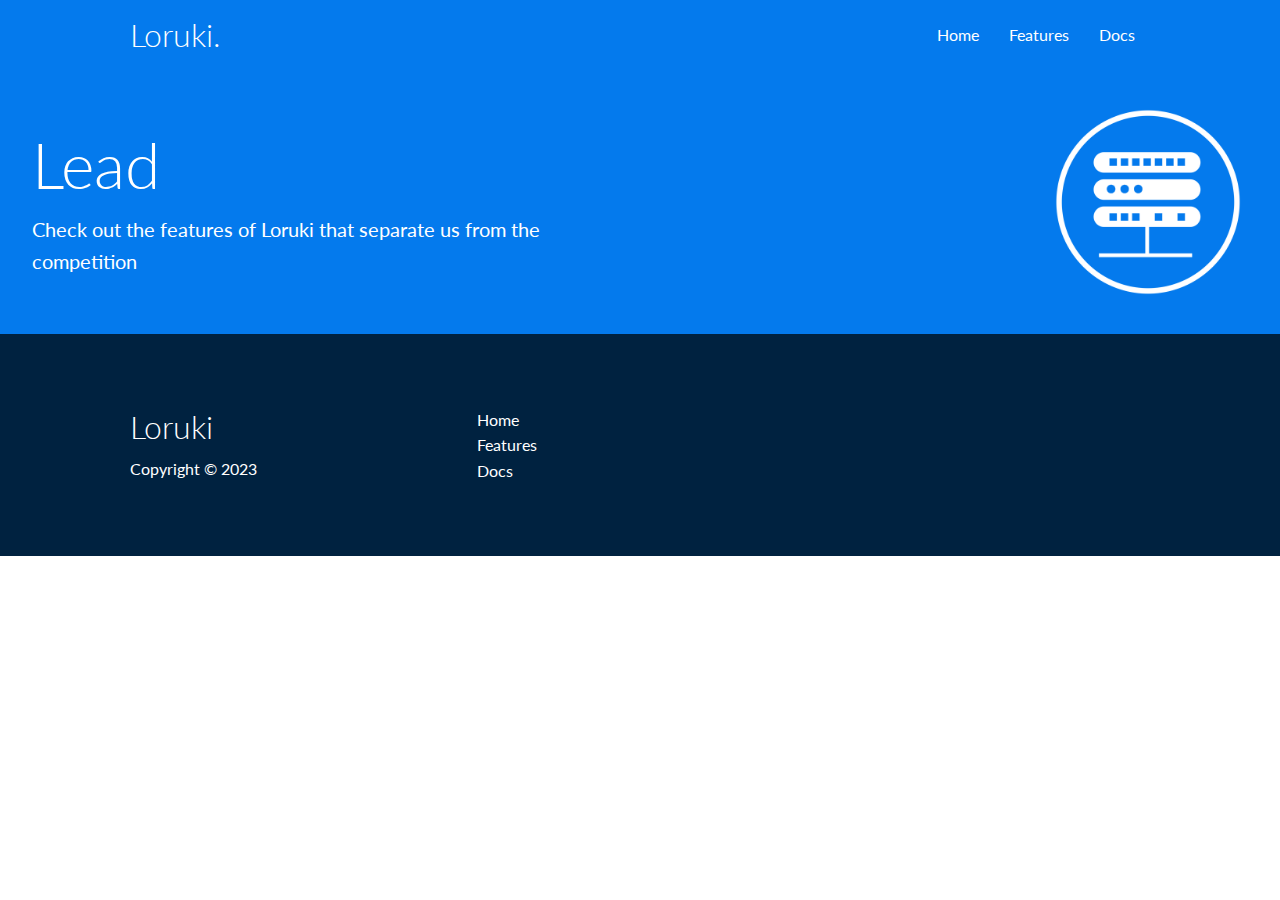
==== docs.html @ 34af6996 "Added doc page to the website" ====
<!DOCTYPE html>
<html lang="en">

<head>
    <meta charset="UTF-8">
    <meta name="viewport" content="width=device-width, initial-scale=1.0">
    <link rel="stylesheet" href="https://cdnjs.cloudflare.com/ajax/libs/font-awesome/6.4.2/css/all.min.css"
        integrity="sha512-z3gLpd7yknf1YoNbCzqRKc4qyor8gaKU1qmn+CShxbuBusANI9QpRohGBreCFkKxLhei6S9CQXFEbbKuqLg0DA=="
        crossorigin="anonymous" referrerpolicy="no-referrer" />
    <title>Website | Cloud Hosting for Everyone</title>
    <link rel="stylesheet" href="/styles.css">
    <link rel="stylesheet" href="/utility.css">
</head>

<body>
    <!--Navbar-->

    <div class="navbar">
        <div class="container flex">
            <h1 class="logo">Loruki.</h1>
            <nav>
                <ul>
                    <li><a href="/index.html">Home</a></li>
                    <li><a href="/features.html">Features</a></li>
                    <li><a href="/docs.html">Docs</a></li>
                </ul>
            </nav>
        </div>
    </div>

    <!-- Head-->
    <section class="feature-head bg-primary py-3">
        <div class="containter grid">
            <div>
                <h1 class="xl">Lead</h1>
                <p class="lead">
                    Check out the features of Loruki that separate us from the competition
                </p>
            </div>
            <img src="/image/server.png" alt="">
        </div>
    </section>


    <!-- Footer -->
    <footer class="footer bg-dark py-5">
        <div class="container grid grid-3">
            <div>
                <h1>Loruki</h1>
                <p>Copyright &copy; 2023</p>
            </div>
            <nav>
                <ul>
                    <li><a href="/index.html">Home</a></li>
                    <li><a href="/features.html">Features</a></li>
                    <li><a href="/docs.html">Docs</a></li>
                </ul>
            </nav>
            <div class="social">
                <a href="#"><i class="fab fa-github fa-2x"></i></a>
                <a href="#"><i class="fab fa-facebook fa-2x"></i></a>
                <a href="#"><i class="fab fa-instagram fa-2x"></i></a>
                <a href="#"><i class="fab fa-twitter fa-2x"></i></a>
            </div>
        </div>
    </footer>
    <script src="/app.js"></script>
</body>

</html>
---- styles.css ----
@import url('https://fonts.googleapis.com/css2?family=Inter:wght@300;600&family=Lato:wght@300&display=swap');


*{
    box-sizing: border-box;
    padding: 0;
    margin: 0;
}
:root{
    --primary-color: #047aed;
    --secondary-color: #1c3fa8;
    --dark-color: #002240;
    --light-color: #f4f4f4;
}
body{
    font-family: 'lato', sans-serif;
    color: #333;
    line-height: 1.6;
}

a{
    text-decoration: none;
}



ul{
    list-style-type: none;
}

h1, h2{
    font-weight: 300;
    line-height: 1.2;
    margin: 10px 0;
}

p{
    margin: 10px 0;
}

img{
    width: 100%;
}
/* Narbar styles  */
.navbar{
    background-color: var(--primary-color);
    color: #fff;
    height: 70px;
}
.navbar ul{
    display: flex;
}
.navbar a{
    color: #fff;
    padding: 10px;
    margin: 0 5px;
    text-decoration: none;
}

.navbar a:hover{
    border-bottom: 2px #fff solid;
}

.navbar .flex{
    justify-content: space-between;
}

/* showcase */
.showcase{
    height: 400px;
     background-color: var(--primary-color);
    color: #fff;
    position: relative;
}

.showcase h1{
    font-size: 40px;
}

.showcase p{
    margin: 20px 0;
}

.showcase .grid{
    overflow: visible;
    grid-template-columns: 55% 45%;
    gap: 30px;
}

.showcase-form{
    position: relative;
    top: 60px;
    height: 350px;
    width: 400px;
    padding: 40px;
    z-index: 100;
}
.showcase-form .form-control{
    margin: 30px 0;
}

.showcase-form input[type= 'text'],
.showcase-form input[type= 'email']{
    border: 0;
    border-bottom: 1px solid #b4becb;
    width: 100%;
    padding: 3px;
    font-size: 16px;

}

.showcase-form input:focus{
    outline: none;
}

.showcase::before, 
.showcase::after{
    content: '';
    position: absolute;
    height: 100px;
    bottom: -70px;
    right: 0;
    left: 0;
    background-color: #fff;
    transform: skewY(-3deg);
    -webkit-transform: skewY(-3deg);
    -moz-transform: skewY(-3deg);
    -ms-transform: skewY(-3deg);
}

/* Stats */

.stats{
    padding: 100px;
}
.stats-heading{
    max-width: 500px;
    margin: auto;
}
 .stats .grid h3{
    font-size: 35px;
 }
 .stats .grid p{
    font-size: 20px;
    font-weight: bold;
 }


 /* Cli */

 .cli .grid{
    grid-template-columns: repeat(3, 1fr);
    grid-template-rows: repeat(2, 1fr);
 }

 .cli .grid >*:first-child{
    grid-column: 1 / span 2;
    grid-row: 1 / span 2;
 }


 /* Colud */

 .cloud .grid{
    grid-template-columns: 4fr, 3fr;
 }

 /* lang */

 .languages .flex{
    flex-wrap: wrap;
 }
 .languages .card{
    text-align: center;
    margin: 18px 10px 40px;
    transition: transform 0.2s ease-in;
 }

 .languages .card h4{
    font-size: 20px;
    margin-bottom: 10px;
 }

 .languages .card:hover{
    transform: translateY(-15px);
 }

 .feature-head img {
    width: 200px;
    justify-self: flex-end;
 }


 .feature-sub-head img{
     width: 300px;
    justify-self: flex-end;
 }


 .features-main .card > i{
    margin-right: 20px;
 }

 .features-main .grid{
    padding: 30px;
 }
 .features-main .grid >*:first-child{
    grid-column: 1/span 3;
 }
 .features-main .grid >*:nth-child(2){
    grid-column: 1 / span 2;
 }

 /* footer */
 .footer .social a{
    margin: 0 10px;
 }
 /* Tablets and under */
 @media(max-width: 768px){
    .grid, .showcase .grid, .stats .grid, 
    .cli .grid,
    .cloud .grid {
        grid-template-columns: 1fr;
        grid-template-rows: 1fr;
        
    }
    .showcase{
        height: auto;
    }
    .showcase-text{
        text-align: center;
        margin-top: 40px;
    }

    .showcase-form{
        justify-self: center;
        margin: auto;
    }
    .cli .grid >*:first-child{
    grid-column: 1 ;
    grid-row: 1 ;
 }
 }
 /* Mobile */
 @media(max-width: 500px){
   .navbar{
    height: 110px;
   }
   .navbar .flex{
    flex-direction: column;
   }
   .navbar ul{
    padding: 10px;
    background-color: rgba(0, 0, 0, 0.1);
   }
 }
---- utility.css ----
/* Utilties */
.container{
    max-width: 1100px;
    margin: 0 auto;
    overflow: auto;
    padding: 0 40px;
    
}

/* :root{
    --primary-color: #047aed
} */


.card{
  background-color: #fff;
  color: #333;  
  border-radius: 10px;
  box-shadow: 0 3px 10px rgba(0, 0, 0, 0.2);
  padding: 20px;
  margin: 10px;
}

.btn{
  display: inline-block;  
  padding: 10px 30px;
  cursor: pointer;
  background: var(--primary-color);
  color: #fff;
  border: none;
  border-radius: 5px;
}
.btn-outline{
background-color: transparent;
border: 1px solid #fff;
}


.btn:hover{
    transform: scale(0.98);
}

/* backgroud and color */

.bg-primary, 
.btn-primary{
    background-color: var(--primary-color);
    color: #fff;
}
.bg-secondary, 
.btn-secondary{
    background-color: var(--secondary-color);
    color: #fff;
}
.bg-dark, 
.btn-dark{
    background-color: var(--dark-color);
    color: #fff;
}
.bg-light, 
.btn-light{
    background-color: var(--light-color);
    color: #333;
}

.bg-primary a, 
.btn-primary a,
.bg-secondary a, 
.btn-secondary a,
.bg-dark a, 
.btn-dark a{
color: #fff;
}

/* Text sizes */

.lead{
    font-size: 20px;
}

.sm{
    font-size: 1rem;
}

.md{
    font-size: 2rem;
}
.lg{
    font-size: 3rem;
}

.xl{
    font-size: 4rem;
}
.text-center{
   text-align: center; 
}

.flex{
    display: flex;
    justify-content: center;
    align-items: center;
    height: 100%;
}

.grid{
    display: grid;
    grid-template-columns: repeat(2, 1fr);
    gap: 20px;
    justify-content: center;
    align-items: center;
    height: 100%;

}

.grid-3{
     grid-template-columns: repeat(3, 1fr);
}

/* Margin */

.my-1{
    margin: 1rem 0;
}
.my-2{
    margin: 1.5rem 0;
}
.my-3{
    margin: 2rem 0;
}
.my-4{
    margin: 3rem 0;
}
.my-5{
    margin: 4rem 0;
}
.m-1{
    margin: 1rem;
}
.m-2{
    margin: 1.5rem;
}
.m-3{
    margin: 2rem;
}
.m-4{
    margin: 3rem;
}
.m-5{
    margin: 4rem;
}

/* padding */

.py-1{
    padding: 1rem;
}
.py-2{
    padding: 1.5rem;
}
.py-3{
    padding: 2rem;
}
.py-4{
    padding: 3rem;
}
.py-5{
    padding: 4rem;
}
.p-1{
    padding: 1rem;
}
.p-2{
    padding: 1.5rem;
}
.p-3{
    padding: 2rem;
}
.p-4{
    padding: 3rem;
}
.p-5{
    padding: 4rem;
}
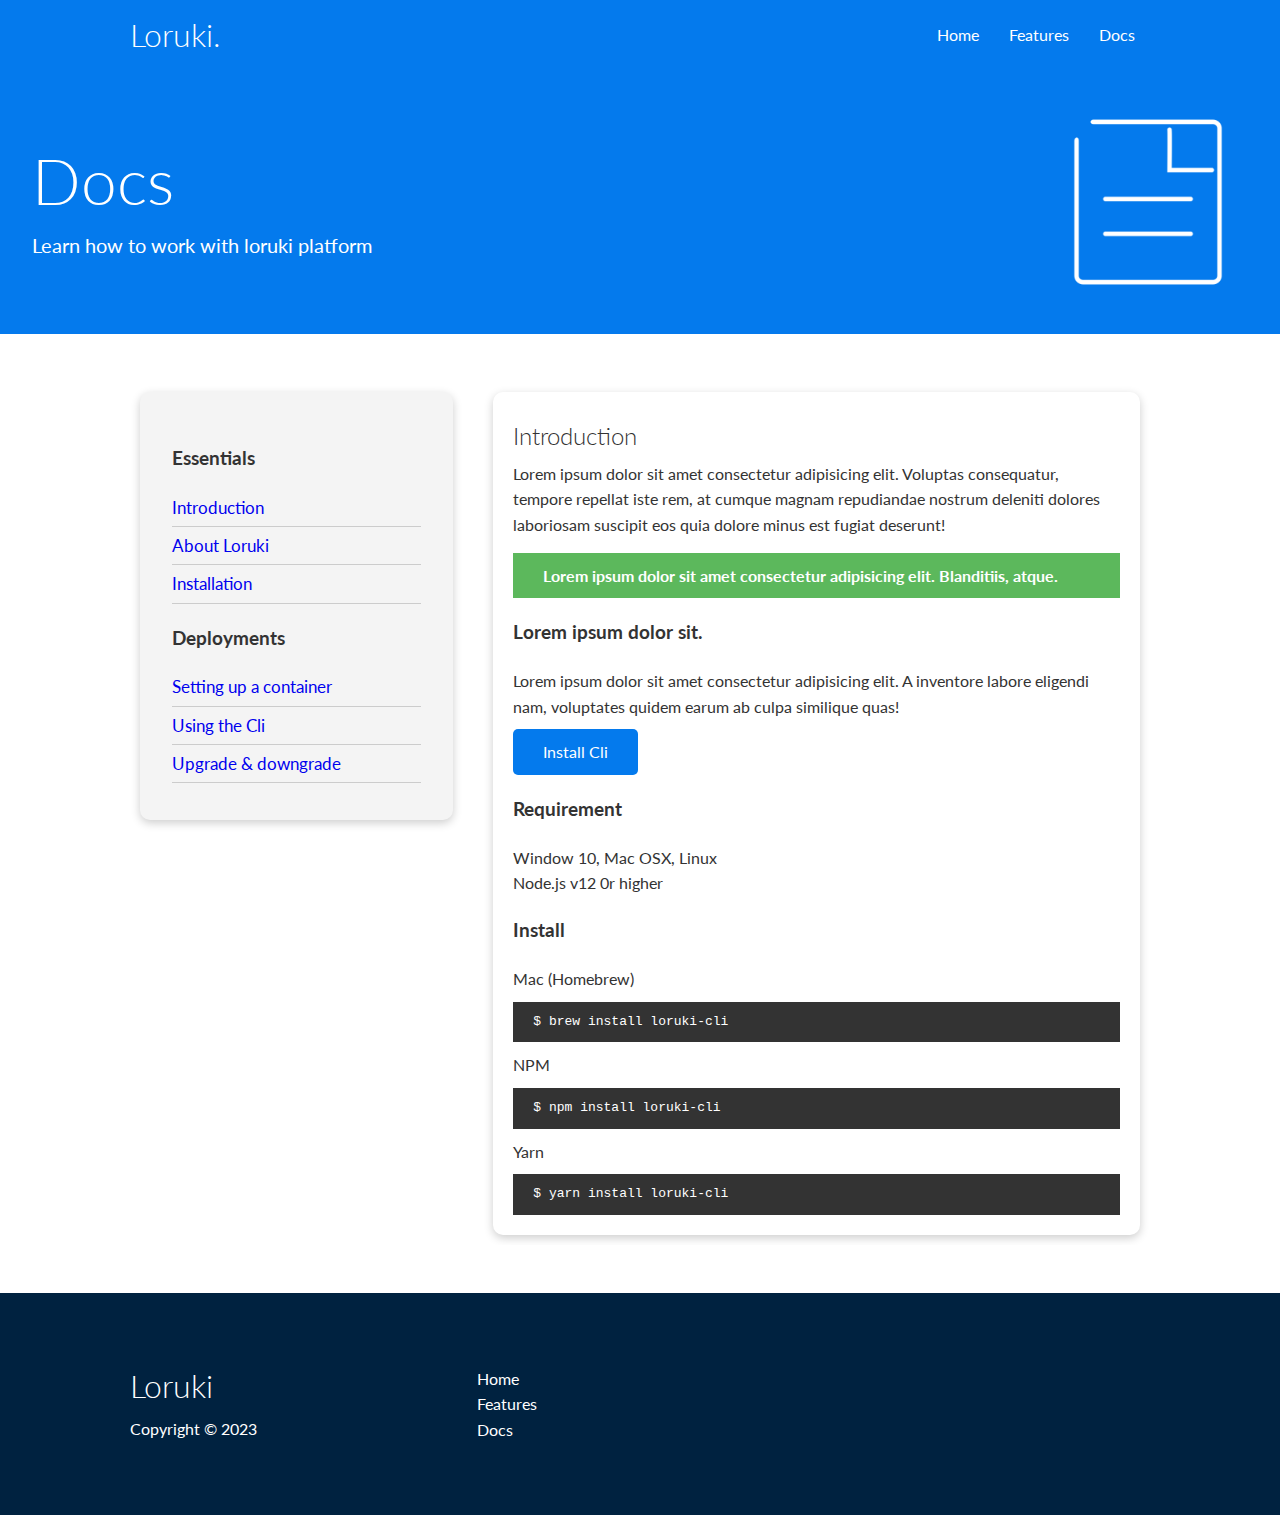
==== commit da4e5811: "media query for reposiveness completed" ====
--- a/docs.html
+++ b/docs.html
@@ -29,18 +29,66 @@
     </div>
 
     <!-- Head-->
-    <section class="feature-head bg-primary py-3">
+    <section class="docs-head bg-primary py-3">
         <div class="containter grid">
             <div>
-                <h1 class="xl">Lead</h1>
+                <h1 class="xl">Docs</h1>
                 <p class="lead">
-                    Check out the features of Loruki that separate us from the competition
+                   Learn how to work with loruki platform
                 </p>
             </div>
-            <img src="/image/server.png" alt="">
+            <img src="/image/docs.png" alt="">
         </div>
     </section>
+<!-- Doc main -->
 
+<section class="docs-main my-4">
+    <div class="container grid">
+        <div class="card bg-light p-3">
+            <h3 class="my-2">Essentials</h3>
+            <nav>
+                <ul>
+                    <li><a href="#">Introduction</a></li>
+                    <li><a href="#">About Loruki</a></li>
+                    <li><a href="#">Installation</a></li>
+                </ul>
+            </nav>
+            <h3 class="my-2">Deployments</h3>
+            <nav>
+                <ul>
+                    <li><a href="#">Setting up a container</a></li>
+                    <li><a href="#">Using the Cli</a></li>
+                    <li><a href="#">Upgrade & downgrade</a></li>
+                </ul>
+            </nav>
+        </div>
+        <div class="card">
+            <h2>Introduction</h2>
+            <p>Lorem ipsum dolor sit amet consectetur adipisicing elit. Voluptas consequatur, tempore repellat iste rem, at
+                cumque magnam repudiandae nostrum deleniti dolores laboriosam suscipit eos quia dolore minus est fugiat
+                deserunt!</p>
+            <div class="alert alert-success">
+                <i class="fas fa-info"></i> Lorem ipsum dolor sit amet consectetur adipisicing elit. Blanditiis, atque.
+            </div>
+            <h3>Lorem ipsum dolor sit.</h3>
+            <p>Lorem ipsum dolor sit amet consectetur adipisicing elit. A inventore labore eligendi nam, voluptates quidem
+                earum ab culpa similique quas!</p>
+            <a href="#" class="btn btn-primary">Install Cli</a>
+            <h3>Requirement</h3>
+            <ul>
+                <li>Window 10, Mac OSX, Linux</li>
+                <li>Node.js v12 0r higher</li>
+            </ul>
+            <h3>Install</h3>
+            <p>Mac (Homebrew)</p>
+            <pre><code>$ brew install loruki-cli</code></pre>
+            <p>NPM</p>
+            <pre><code>$ npm install loruki-cli</code></pre>
+            <p>Yarn</p>
+            <pre><code>$ yarn install loruki-cli</code></pre>
+        </div>
+    </div>
+</section>
 
     <!-- Footer -->
     <footer class="footer bg-dark py-5">
--- a/styles.css
+++ b/styles.css
@@ -11,6 +11,8 @@
     --secondary-color: #1c3fa8;
     --dark-color: #002240;
     --light-color: #f4f4f4;
+    --success-color: #5cb85c;
+    --error-color: #d9534f;
 }
 body{
     font-family: 'lato', sans-serif;
@@ -40,6 +42,13 @@
 
 img{
     width: 100%;
+}
+
+
+code, pre{
+    background: #333;
+    color: #fff;
+    padding: 10px;
 }
 /* Narbar styles  */
 .navbar{
@@ -185,7 +194,8 @@
     transform: translateY(-15px);
  }
 
- .feature-head img {
+ .feature-head img,
+ .docs-head img{
     width: 200px;
     justify-self: flex-end;
  }
@@ -211,6 +221,33 @@
     grid-column: 1 / span 2;
  }
 
+ /* Docs */
+
+ .docs-main h3{
+    margin: 20px 0;
+ }
+
+ .docs-main .grid{
+    grid-template-columns: 1fr 2fr;
+    align-items: flex-start;
+ }
+.docs-main nav li{
+    font-size:17px ;
+    padding-bottom: 5px;
+    margin-bottom: 5px;
+    border-bottom: 1px #ccc solid;
+}
+.docs-main a:hover{
+    font-size: bold;
+}
+
+/* Animation */
+
+@keyframes slideInFromLeft{
+    0% {
+        transform: ;
+    }
+}
  /* footer */
  .footer .social a{
     margin: 0 10px;
@@ -219,10 +256,20 @@
  @media(max-width: 768px){
     .grid, .showcase .grid, .stats .grid, 
     .cli .grid,
-    .cloud .grid {
+    .cloud .grid, .features-main .grid, .feature-head .grid, .docs-main .grid, .docs-head .grid {
         grid-template-columns: 1fr;
         grid-template-rows: 1fr;
         
+    }
+    .feature-head, .feature-sub-head,.docs-head{
+        text-align: center;
+    }
+    .feature-head img, .feature-sub-head img,.docs-head img{
+        justify-self: center;
+    }
+    .features-main .grid > *:first-child,
+    .features-main .grid > *:nth-child(2){
+        grid-column: 1;
     }
     .showcase{
         height: auto;
--- a/utility.css
+++ b/utility.css
@@ -96,6 +96,22 @@
    text-align: center; 
 }
 
+/* Alert */
+.alert{
+    background-color: var(--light-color);
+    padding: 10px 20px;
+    font-weight: bold;
+    margin: 15px 0;
+}
+
+.alert i{
+    margin-right: 10px;
+}
+.alert-success{
+    background-color: var(--success-color);
+    color: #fff;
+}
+
 .flex{
     display: flex;
     justify-content: center;
